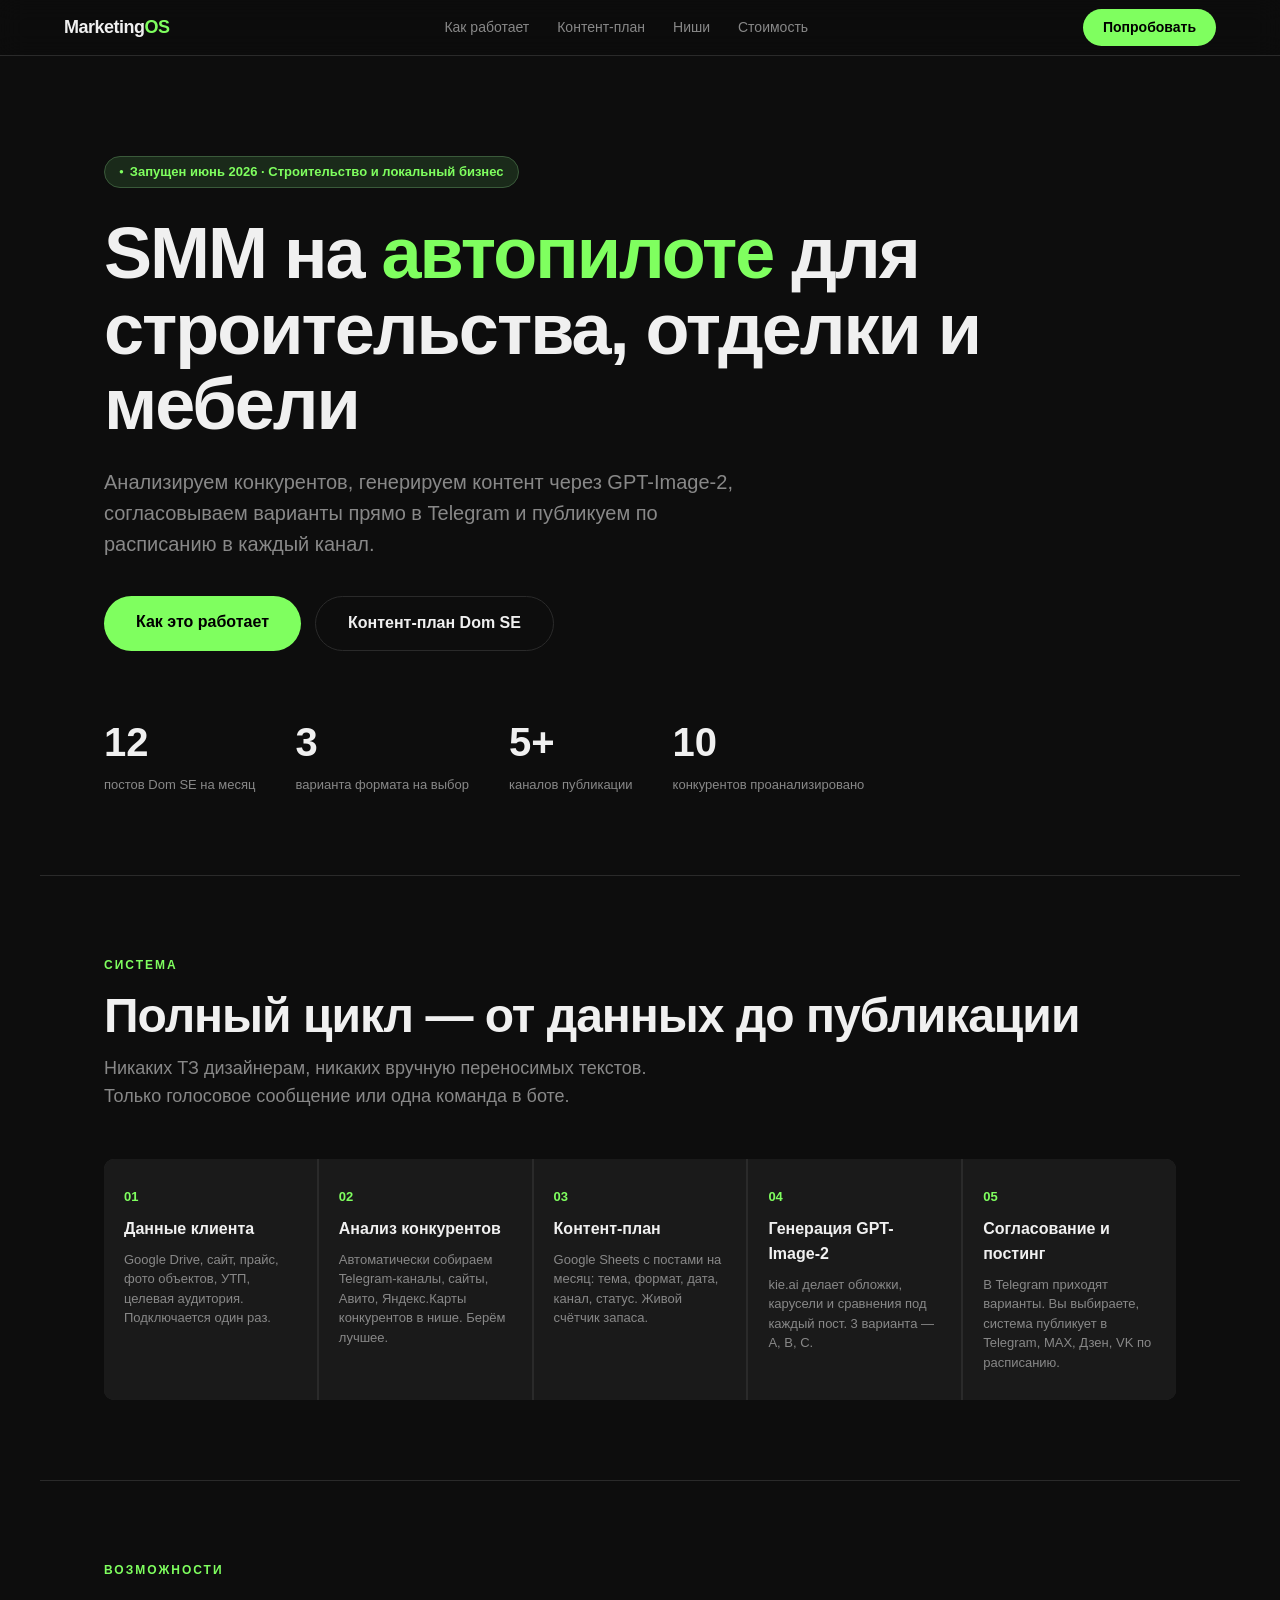
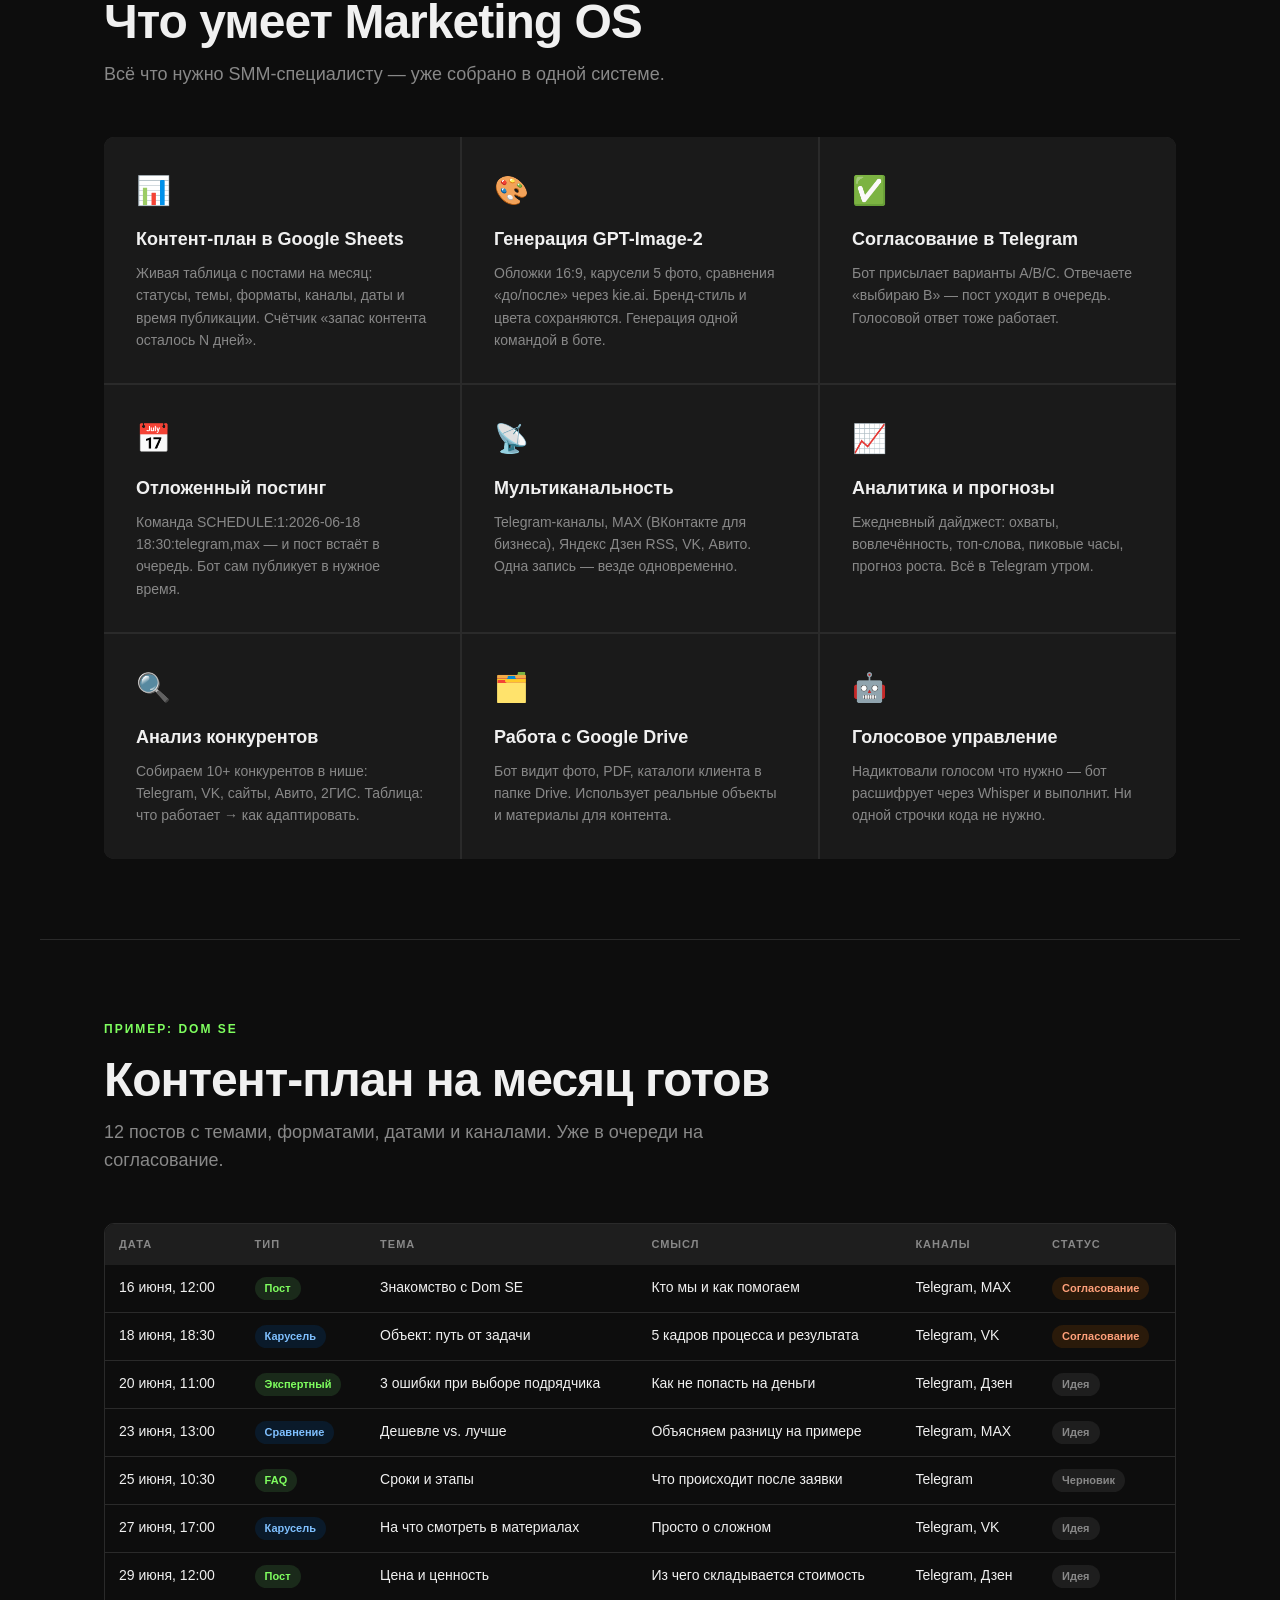
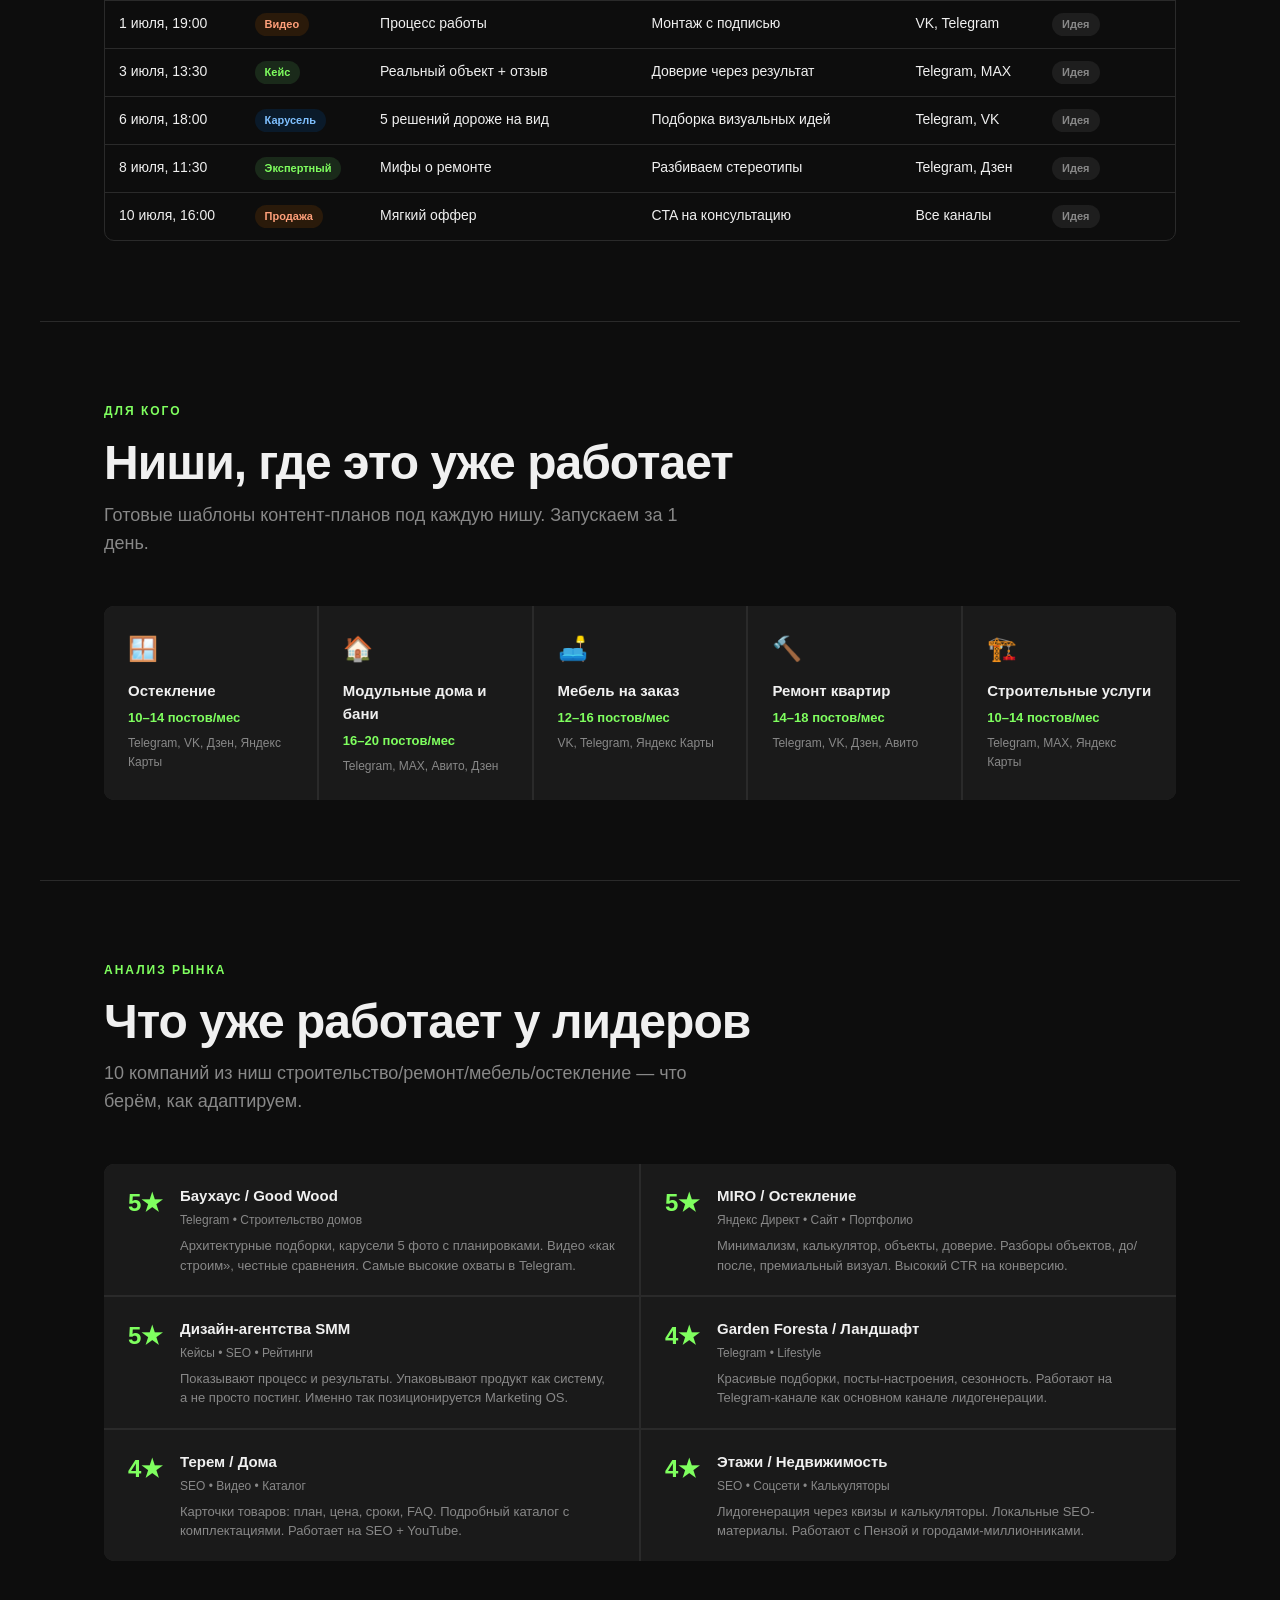
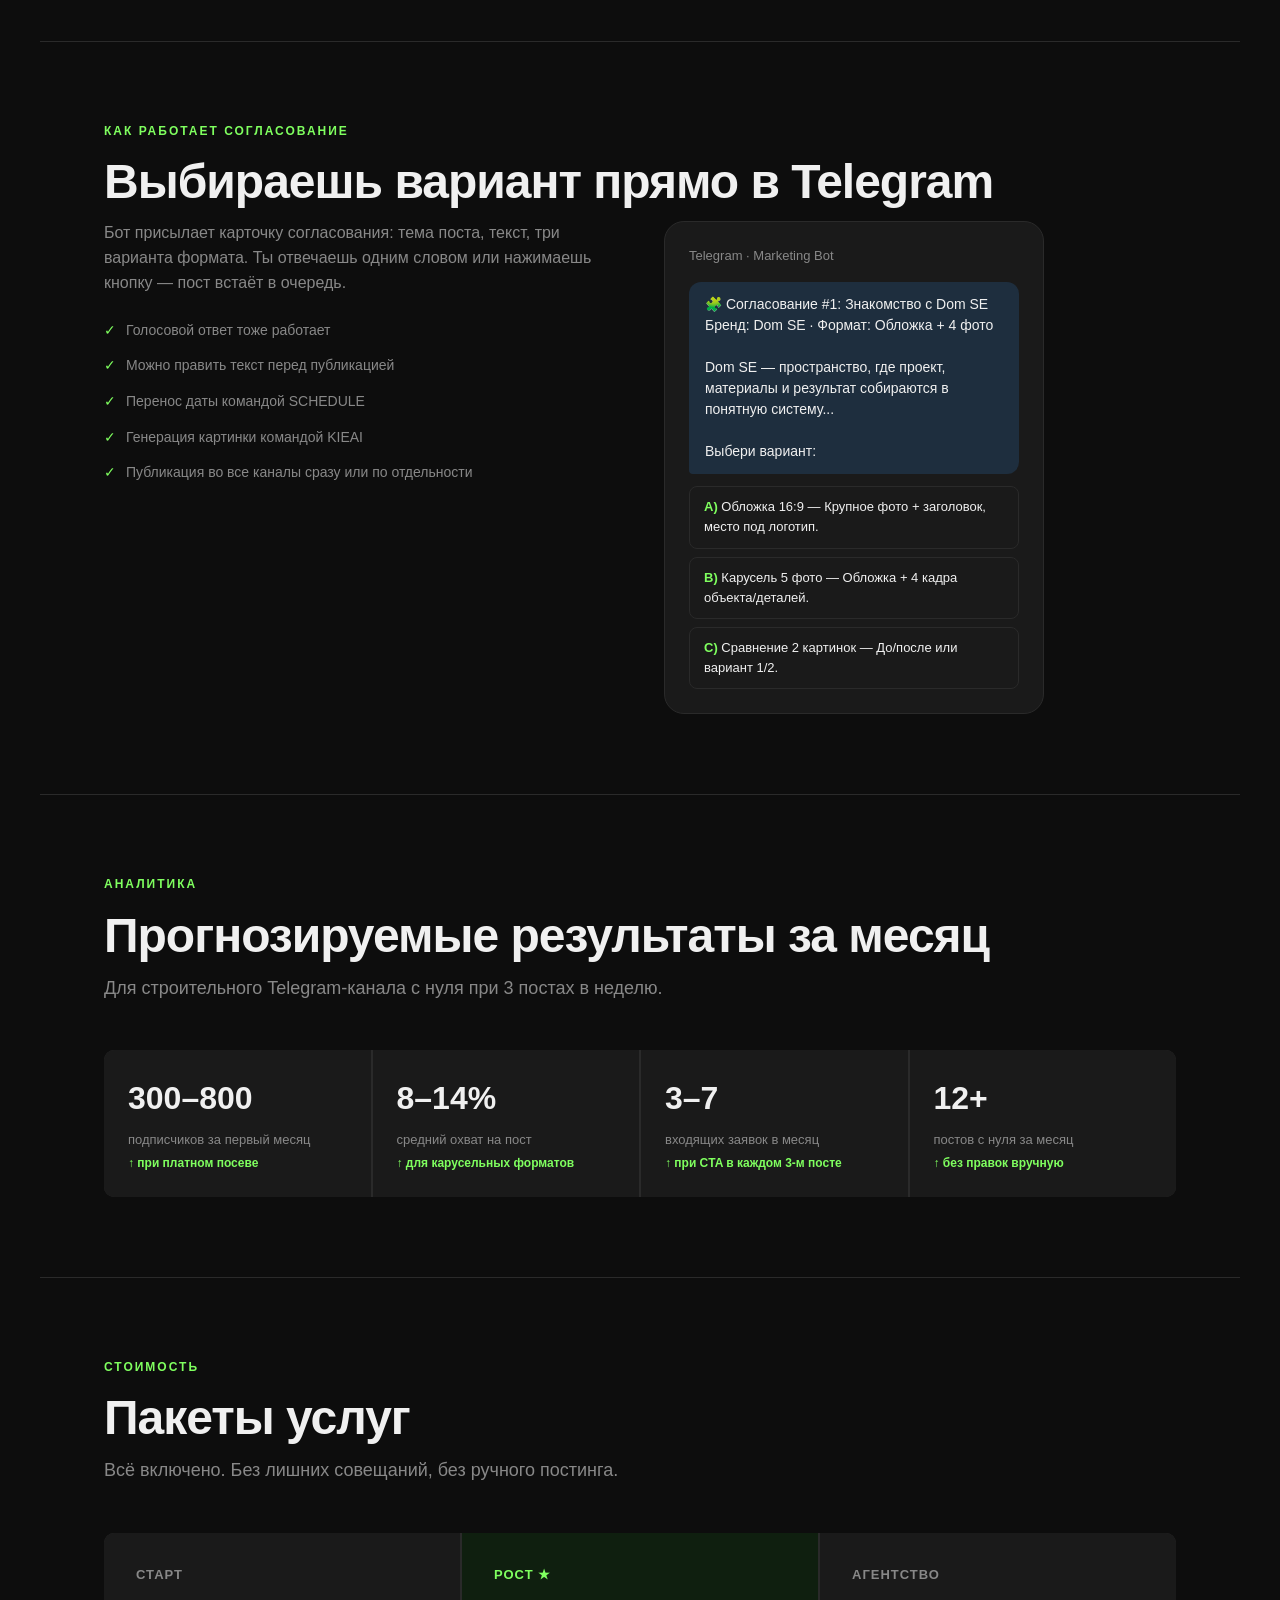
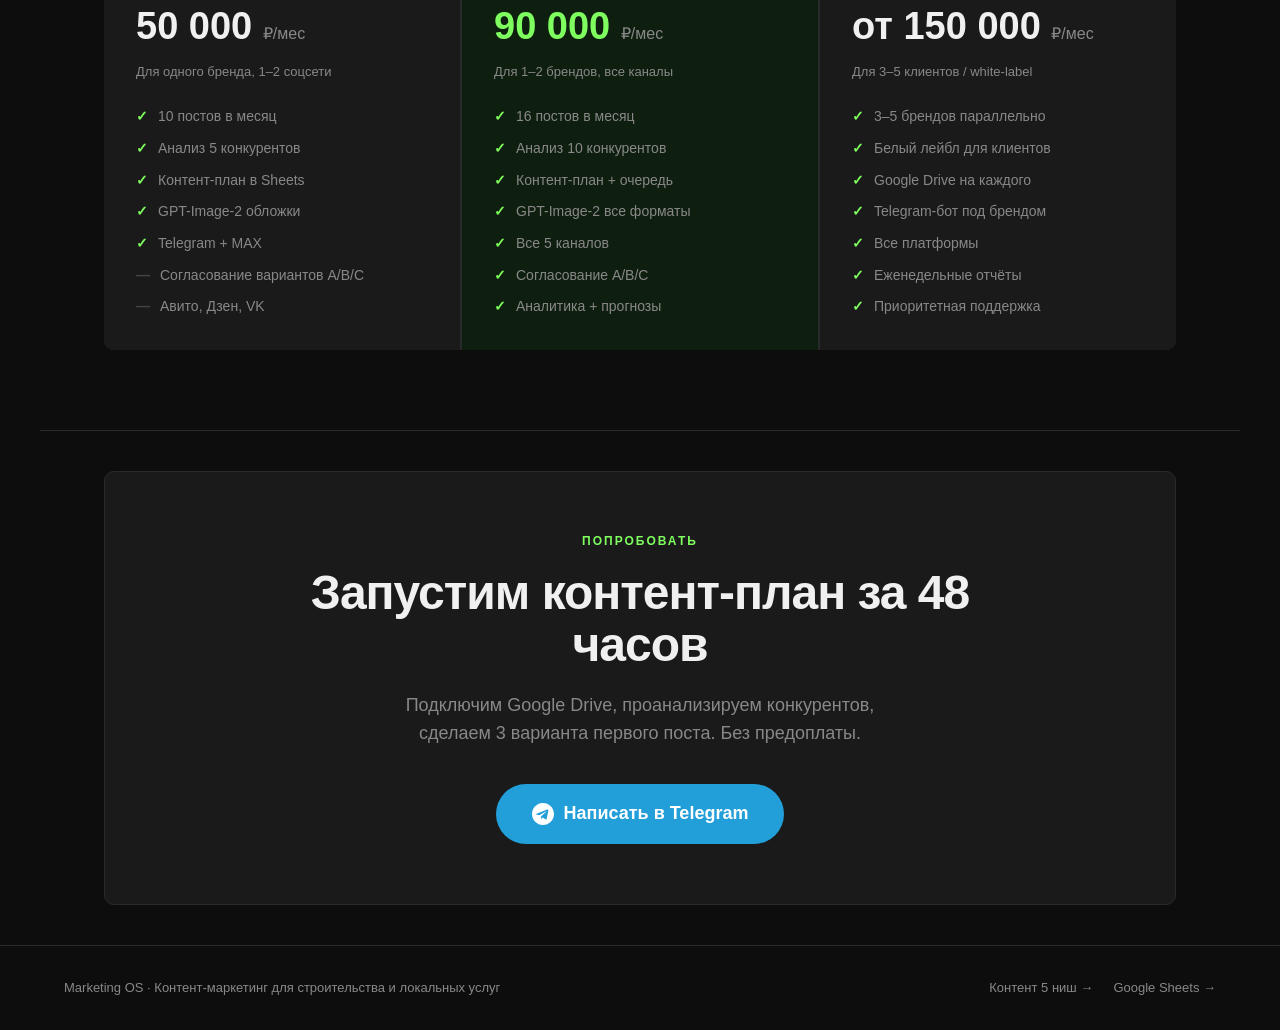
==== docs/index.html @ 64d767a5 "Initial commit: Marketing OS website + Mini App admin panel - Marketing OS landing page (dark theme)" ====
<!doctype html>
<html lang="ru">
<head>
  <meta charset="utf-8">
  <meta name="viewport" content="width=device-width, initial-scale=1">
  <title>Marketing OS — автоматизация контент-маркетинга для строительных и локальных брендов</title>
  <meta name="description" content="Система полного цикла: анализ конкурентов → контент-план → генерация GPT-Image-2 → согласование в Telegram → отложенный постинг во все каналы.">
  <style>
    :root {
      --bg: #0d0d0d;
      --bg2: #141414;
      --card: #1a1a1a;
      --border: #2a2a2a;
      --ink: #f0f0f0;
      --muted: #888;
      --accent: #7fff5f;
      --accent2: #3d9bff;
      --accent3: #ff7043;
      --r: 10px;
    }
    * { box-sizing: border-box; margin: 0; padding: 0; }
    html { scroll-behavior: smooth; }
    body { font-family: 'Inter', -apple-system, Arial, sans-serif; background: var(--bg); color: var(--ink); line-height: 1.55; }

    /* NAV */
    nav { position: sticky; top: 0; z-index: 100; background: rgba(13,13,13,.92); backdrop-filter: blur(12px); border-bottom: 1px solid var(--border); padding: 0 5vw; display: flex; align-items: center; justify-content: space-between; height: 56px; }
    .nav-logo { font-weight: 800; font-size: 18px; letter-spacing: -.5px; color: var(--ink); text-decoration: none; }
    .nav-logo span { color: var(--accent); }
    .nav-links { display: flex; gap: 28px; list-style: none; }
    .nav-links a { color: var(--muted); text-decoration: none; font-size: 14px; transition: color .15s; }
    .nav-links a:hover { color: var(--ink); }
    .nav-cta { background: var(--accent); color: #000; border: none; border-radius: 999px; padding: 8px 20px; font-weight: 700; font-size: 14px; cursor: pointer; text-decoration: none; }

    /* HERO */
    .hero { padding: 100px 5vw 80px; max-width: 1200px; margin: 0 auto; }
    .hero-badge { display: inline-flex; align-items: center; gap: 6px; background: #1a2a1a; border: 1px solid #3a5a3a; color: var(--accent); border-radius: 999px; padding: 5px 14px; font-size: 13px; font-weight: 600; margin-bottom: 28px; }
    .hero-badge::before { content: '●'; font-size: 8px; }
    h1 { font-size: clamp(36px, 6vw, 72px); font-weight: 800; line-height: 1.05; letter-spacing: -2px; max-width: 900px; }
    h1 em { font-style: normal; color: var(--accent); }
    .hero-sub { font-size: clamp(16px, 2vw, 20px); color: var(--muted); margin-top: 24px; max-width: 640px; }
    .hero-actions { display: flex; gap: 14px; margin-top: 36px; flex-wrap: wrap; }
    .btn-primary { background: var(--accent); color: #000; border-radius: 999px; padding: 14px 32px; font-weight: 800; font-size: 16px; text-decoration: none; }
    .btn-secondary { background: transparent; color: var(--ink); border: 1px solid var(--border); border-radius: 999px; padding: 14px 32px; font-weight: 600; font-size: 16px; text-decoration: none; }
    .hero-stats { display: flex; gap: 40px; margin-top: 60px; flex-wrap: wrap; }
    .stat-item { }
    .stat-num { font-size: 40px; font-weight: 800; color: var(--ink); }
    .stat-label { font-size: 13px; color: var(--muted); margin-top: 2px; }

    /* FLOW */
    .section { padding: 80px 5vw; max-width: 1200px; margin: 0 auto; }
    .section-label { font-size: 12px; font-weight: 700; letter-spacing: 2px; color: var(--accent); text-transform: uppercase; margin-bottom: 16px; }
    h2 { font-size: clamp(28px, 4vw, 48px); font-weight: 800; letter-spacing: -1px; line-height: 1.1; margin-bottom: 12px; }
    .section-lead { color: var(--muted); font-size: 18px; max-width: 600px; margin-bottom: 48px; }
    .flow { display: grid; grid-template-columns: repeat(5, 1fr); gap: 2px; background: var(--border); border-radius: var(--r); overflow: hidden; }
    .flow-step { background: var(--card); padding: 28px 20px; }
    .flow-num { font-size: 13px; font-weight: 700; color: var(--accent); margin-bottom: 10px; }
    .flow-title { font-size: 16px; font-weight: 700; margin-bottom: 8px; }
    .flow-desc { font-size: 13px; color: var(--muted); line-height: 1.5; }

    /* FEATURES */
    .features { display: grid; grid-template-columns: repeat(3, 1fr); gap: 2px; background: var(--border); border-radius: var(--r); overflow: hidden; }
    .feat { background: var(--card); padding: 32px; }
    .feat-icon { font-size: 28px; margin-bottom: 14px; }
    .feat-title { font-size: 18px; font-weight: 700; margin-bottom: 8px; }
    .feat-desc { color: var(--muted); font-size: 14px; line-height: 1.6; }

    /* CONTENT PLAN TABLE */
    .table-wrap { border-radius: var(--r); overflow: hidden; border: 1px solid var(--border); }
    table { width: 100%; border-collapse: collapse; font-size: 14px; }
    th { background: #1e1e1e; color: var(--muted); font-size: 11px; font-weight: 700; letter-spacing: 1px; text-transform: uppercase; padding: 12px 14px; text-align: left; }
    td { padding: 12px 14px; border-bottom: 1px solid var(--border); vertical-align: top; }
    tr:last-child td { border-bottom: none; }
    tr:hover td { background: #1f1f1f; }
    .pill { display: inline-block; border-radius: 999px; padding: 3px 10px; font-size: 11px; font-weight: 700; }
    .pill-green { background: #1a2a1a; color: #7fff5f; }
    .pill-blue { background: #0a1a2a; color: #7fc0ff; }
    .pill-orange { background: #2a1a0a; color: #ffa07a; }
    .pill-gray { background: #1e1e1e; color: #888; }

    /* NICHES */
    .niches { display: grid; grid-template-columns: repeat(5, 1fr); gap: 2px; background: var(--border); border-radius: var(--r); overflow: hidden; }
    .niche { background: var(--card); padding: 24px; }
    .niche-icon { font-size: 24px; margin-bottom: 12px; }
    .niche-name { font-size: 15px; font-weight: 700; margin-bottom: 6px; }
    .niche-posts { color: var(--accent); font-size: 13px; font-weight: 700; }
    .niche-channels { font-size: 12px; color: var(--muted); margin-top: 6px; }

    /* COMPETITORS */
    .comp-grid { display: grid; grid-template-columns: repeat(2, 1fr); gap: 2px; background: var(--border); border-radius: var(--r); overflow: hidden; }
    .comp-item { background: var(--card); padding: 20px 24px; display: flex; gap: 16px; align-items: flex-start; }
    .comp-score { font-size: 24px; font-weight: 800; color: var(--accent); min-width: 36px; }
    .comp-name { font-size: 15px; font-weight: 700; margin-bottom: 4px; }
    .comp-niche { font-size: 12px; color: var(--muted); }
    .comp-insight { font-size: 13px; color: var(--muted); margin-top: 6px; line-height: 1.5; }

    /* APPROVAL DEMO */
    .demo-phone { background: var(--card); border: 1px solid var(--border); border-radius: 20px; padding: 24px; max-width: 380px; }
    .demo-header { font-size: 13px; color: var(--muted); margin-bottom: 16px; }
    .demo-msg { background: #1e2e3e; border-radius: 12px 12px 12px 4px; padding: 12px 16px; margin-bottom: 10px; font-size: 14px; line-height: 1.5; }
    .demo-choices { display: flex; flex-direction: column; gap: 8px; margin-top: 12px; }
    .demo-btn { border: 1px solid var(--border); border-radius: 8px; padding: 10px 14px; font-size: 13px; color: var(--ink); background: #1a1a1a; cursor: pointer; text-align: left; }
    .demo-btn:hover { background: #222; border-color: var(--accent); }
    .demo-btn b { color: var(--accent); }

    /* PRICING */
    .pricing { display: grid; grid-template-columns: repeat(3, 1fr); gap: 2px; background: var(--border); border-radius: var(--r); overflow: hidden; }
    .price-card { background: var(--card); padding: 32px; }
    .price-card.featured { background: #0f1f0f; }
    .price-name { font-size: 13px; font-weight: 700; letter-spacing: 1px; text-transform: uppercase; color: var(--muted); margin-bottom: 12px; }
    .price-price { font-size: 38px; font-weight: 800; margin-bottom: 6px; }
    .price-price span { font-size: 16px; font-weight: 400; color: var(--muted); }
    .price-desc { font-size: 13px; color: var(--muted); margin-bottom: 24px; }
    .price-list { list-style: none; display: flex; flex-direction: column; gap: 10px; }
    .price-list li { font-size: 14px; color: var(--muted); display: flex; gap: 10px; align-items: flex-start; }
    .price-list li::before { content: '✓'; color: var(--accent); font-weight: 700; flex-shrink: 0; }
    .price-list li.x::before { content: '—'; color: #444; }

    /* ANALYTICS */
    .analytics-grid { display: grid; grid-template-columns: repeat(4, 1fr); gap: 2px; background: var(--border); border-radius: var(--r); overflow: hidden; }
    .analytics-card { background: var(--card); padding: 24px; }
    .analytics-num { font-size: 32px; font-weight: 800; }
    .analytics-label { font-size: 13px; color: var(--muted); margin-top: 6px; }
    .analytics-trend { font-size: 12px; color: var(--accent); margin-top: 4px; font-weight: 600; }

    /* CTA */
    .cta-block { background: var(--card); border: 1px solid var(--border); border-radius: var(--r); padding: 60px 5vw; text-align: center; }
    .cta-block h2 { max-width: 700px; margin: 0 auto 20px; }
    .cta-block p { color: var(--muted); max-width: 500px; margin: 0 auto 36px; font-size: 18px; }
    .cta-tg { display: inline-flex; align-items: center; gap: 10px; background: #229ED9; color: #fff; border-radius: 999px; padding: 16px 36px; font-weight: 800; font-size: 18px; text-decoration: none; }

    /* FOOTER */
    footer { border-top: 1px solid var(--border); padding: 32px 5vw; display: flex; justify-content: space-between; align-items: center; font-size: 13px; color: var(--muted); }

    /* DIVIDER */
    .divider { border: none; border-top: 1px solid var(--border); max-width: 1200px; margin: 0 auto; }

    @media (max-width: 900px) {
      .flow, .features, .niches { grid-template-columns: 1fr; }
      .comp-grid, .pricing, .analytics-grid { grid-template-columns: 1fr; }
      .nav-links { display: none; }
      .hero-stats { gap: 24px; }
    }
    @media (max-width: 600px) {
      .features { grid-template-columns: 1fr; }
    }
  </style>
</head>
<body>

<nav>
  <a class="nav-logo" href="#">Marketing<span>OS</span></a>
  <ul class="nav-links">
    <li><a href="#how">Как работает</a></li>
    <li><a href="#plan">Контент-план</a></li>
    <li><a href="#niches">Ниши</a></li>
    <li><a href="#pricing">Стоимость</a></li>
  </ul>
  <a class="nav-cta" href="https://t.me/ilakurockin">Попробовать</a>
</nav>

<!-- HERO -->
<div class="hero">
  <div class="hero-badge">Запущен июнь 2026 · Строительство и локальный бизнес</div>
  <h1>SMM на <em>автопилоте</em> для строительства, отделки и мебели</h1>
  <p class="hero-sub">Анализируем конкурентов, генерируем контент через GPT-Image-2, согласовываем варианты прямо в Telegram и публикуем по расписанию в каждый канал.</p>
  <div class="hero-actions">
    <a class="btn-primary" href="#how">Как это работает</a>
    <a class="btn-secondary" href="#plan">Контент-план Dom SE</a>
  </div>
  <div class="hero-stats">
    <div class="stat-item"><div class="stat-num">12</div><div class="stat-label">постов Dom SE на месяц</div></div>
    <div class="stat-item"><div class="stat-num">3</div><div class="stat-label">варианта формата на выбор</div></div>
    <div class="stat-item"><div class="stat-num">5+</div><div class="stat-label">каналов публикации</div></div>
    <div class="stat-item"><div class="stat-num">10</div><div class="stat-label">конкурентов проанализировано</div></div>
  </div>
</div>

<hr class="divider">

<!-- HOW IT WORKS -->
<div class="section" id="how">
  <div class="section-label">Система</div>
  <h2>Полный цикл — от данных до публикации</h2>
  <p class="section-lead">Никаких ТЗ дизайнерам, никаких вручную переносимых текстов. Только голосовое сообщение или одна команда в боте.</p>
  <div class="flow">
    <div class="flow-step">
      <div class="flow-num">01</div>
      <div class="flow-title">Данные клиента</div>
      <div class="flow-desc">Google Drive, сайт, прайс, фото объектов, УТП, целевая аудитория. Подключается один раз.</div>
    </div>
    <div class="flow-step">
      <div class="flow-num">02</div>
      <div class="flow-title">Анализ конкурентов</div>
      <div class="flow-desc">Автоматически собираем Telegram-каналы, сайты, Авито, Яндекс.Карты конкурентов в нише. Берём лучшее.</div>
    </div>
    <div class="flow-step">
      <div class="flow-num">03</div>
      <div class="flow-title">Контент-план</div>
      <div class="flow-desc">Google Sheets с постами на месяц: тема, формат, дата, канал, статус. Живой счётчик запаса.</div>
    </div>
    <div class="flow-step">
      <div class="flow-num">04</div>
      <div class="flow-title">Генерация GPT-Image-2</div>
      <div class="flow-desc">kie.ai делает обложки, карусели и сравнения под каждый пост. 3 варианта — A, B, C.</div>
    </div>
    <div class="flow-step">
      <div class="flow-num">05</div>
      <div class="flow-title">Согласование и постинг</div>
      <div class="flow-desc">В Telegram приходят варианты. Вы выбираете, система публикует в Telegram, MAX, Дзен, VK по расписанию.</div>
    </div>
  </div>
</div>

<hr class="divider">

<!-- FEATURES -->
<div class="section">
  <div class="section-label">Возможности</div>
  <h2>Что умеет Marketing OS</h2>
  <p class="section-lead">Всё что нужно SMM-специалисту — уже собрано в одной системе.</p>
  <div class="features">
    <div class="feat">
      <div class="feat-icon">📊</div>
      <div class="feat-title">Контент-план в Google Sheets</div>
      <div class="feat-desc">Живая таблица с постами на месяц: статусы, темы, форматы, каналы, даты и время публикации. Счётчик «запас контента осталось N дней».</div>
    </div>
    <div class="feat">
      <div class="feat-icon">🎨</div>
      <div class="feat-title">Генерация GPT-Image-2</div>
      <div class="feat-desc">Обложки 16:9, карусели 5 фото, сравнения «до/после» через kie.ai. Бренд-стиль и цвета сохраняются. Генерация одной командой в боте.</div>
    </div>
    <div class="feat">
      <div class="feat-icon">✅</div>
      <div class="feat-title">Согласование в Telegram</div>
      <div class="feat-desc">Бот присылает варианты A/B/C. Отвечаете «выбираю B» — пост уходит в очередь. Голосовой ответ тоже работает.</div>
    </div>
    <div class="feat">
      <div class="feat-icon">📅</div>
      <div class="feat-title">Отложенный постинг</div>
      <div class="feat-desc">Команда SCHEDULE:1:2026-06-18 18:30:telegram,max — и пост встаёт в очередь. Бот сам публикует в нужное время.</div>
    </div>
    <div class="feat">
      <div class="feat-icon">📡</div>
      <div class="feat-title">Мультиканальность</div>
      <div class="feat-desc">Telegram-каналы, MAX (ВКонтакте для бизнеса), Яндекс Дзен RSS, VK, Авито. Одна запись — везде одновременно.</div>
    </div>
    <div class="feat">
      <div class="feat-icon">📈</div>
      <div class="feat-title">Аналитика и прогнозы</div>
      <div class="feat-desc">Ежедневный дайджест: охваты, вовлечённость, топ-слова, пиковые часы, прогноз роста. Всё в Telegram утром.</div>
    </div>
    <div class="feat">
      <div class="feat-icon">🔍</div>
      <div class="feat-title">Анализ конкурентов</div>
      <div class="feat-desc">Собираем 10+ конкурентов в нише: Telegram, VK, сайты, Авито, 2ГИС. Таблица: что работает → как адаптировать.</div>
    </div>
    <div class="feat">
      <div class="feat-icon">🗂️</div>
      <div class="feat-title">Работа с Google Drive</div>
      <div class="feat-desc">Бот видит фото, PDF, каталоги клиента в папке Drive. Использует реальные объекты и материалы для контента.</div>
    </div>
    <div class="feat">
      <div class="feat-icon">🤖</div>
      <div class="feat-title">Голосовое управление</div>
      <div class="feat-desc">Надиктовали голосом что нужно — бот расшифрует через Whisper и выполнит. Ни одной строчки кода не нужно.</div>
    </div>
  </div>
</div>

<hr class="divider">

<!-- CONTENT PLAN -->
<div class="section" id="plan">
  <div class="section-label">Пример: Dom SE</div>
  <h2>Контент-план на месяц готов</h2>
  <p class="section-lead">12 постов с темами, форматами, датами и каналами. Уже в очереди на согласование.</p>
  <div class="table-wrap">
    <table>
      <thead>
        <tr>
          <th>Дата</th>
          <th>Тип</th>
          <th>Тема</th>
          <th>Смысл</th>
          <th>Каналы</th>
          <th>Статус</th>
        </tr>
      </thead>
      <tbody>
        <tr><td>16 июня, 12:00</td><td><span class="pill pill-green">Пост</span></td><td>Знакомство с Dom SE</td><td>Кто мы и как помогаем</td><td>Telegram, MAX</td><td><span class="pill pill-orange">Согласование</span></td></tr>
        <tr><td>18 июня, 18:30</td><td><span class="pill pill-blue">Карусель</span></td><td>Объект: путь от задачи</td><td>5 кадров процесса и результата</td><td>Telegram, VK</td><td><span class="pill pill-orange">Согласование</span></td></tr>
        <tr><td>20 июня, 11:00</td><td><span class="pill pill-green">Экспертный</span></td><td>3 ошибки при выборе подрядчика</td><td>Как не попасть на деньги</td><td>Telegram, Дзен</td><td><span class="pill pill-gray">Идея</span></td></tr>
        <tr><td>23 июня, 13:00</td><td><span class="pill pill-blue">Сравнение</span></td><td>Дешевле vs. лучше</td><td>Объясняем разницу на примере</td><td>Telegram, MAX</td><td><span class="pill pill-gray">Идея</span></td></tr>
        <tr><td>25 июня, 10:30</td><td><span class="pill pill-green">FAQ</span></td><td>Сроки и этапы</td><td>Что происходит после заявки</td><td>Telegram</td><td><span class="pill pill-gray">Черновик</span></td></tr>
        <tr><td>27 июня, 17:00</td><td><span class="pill pill-blue">Карусель</span></td><td>На что смотреть в материалах</td><td>Просто о сложном</td><td>Telegram, VK</td><td><span class="pill pill-gray">Идея</span></td></tr>
        <tr><td>29 июня, 12:00</td><td><span class="pill pill-green">Пост</span></td><td>Цена и ценность</td><td>Из чего складывается стоимость</td><td>Telegram, Дзен</td><td><span class="pill pill-gray">Идея</span></td></tr>
        <tr><td>1 июля, 19:00</td><td><span class="pill pill-orange">Видео</span></td><td>Процесс работы</td><td>Монтаж с подписью</td><td>VK, Telegram</td><td><span class="pill pill-gray">Идея</span></td></tr>
        <tr><td>3 июля, 13:30</td><td><span class="pill pill-green">Кейс</span></td><td>Реальный объект + отзыв</td><td>Доверие через результат</td><td>Telegram, MAX</td><td><span class="pill pill-gray">Идея</span></td></tr>
        <tr><td>6 июля, 18:00</td><td><span class="pill pill-blue">Карусель</span></td><td>5 решений дороже на вид</td><td>Подборка визуальных идей</td><td>Telegram, VK</td><td><span class="pill pill-gray">Идея</span></td></tr>
        <tr><td>8 июля, 11:30</td><td><span class="pill pill-green">Экспертный</span></td><td>Мифы о ремонте</td><td>Разбиваем стереотипы</td><td>Telegram, Дзен</td><td><span class="pill pill-gray">Идея</span></td></tr>
        <tr><td>10 июля, 16:00</td><td><span class="pill pill-orange">Продажа</span></td><td>Мягкий оффер</td><td>CTA на консультацию</td><td>Все каналы</td><td><span class="pill pill-gray">Идея</span></td></tr>
      </tbody>
    </table>
  </div>
</div>

<hr class="divider">

<!-- NICHES -->
<div class="section" id="niches">
  <div class="section-label">Для кого</div>
  <h2>Ниши, где это уже работает</h2>
  <p class="section-lead">Готовые шаблоны контент-планов под каждую нишу. Запускаем за 1 день.</p>
  <div class="niches">
    <div class="niche">
      <div class="niche-icon">🪟</div>
      <div class="niche-name">Остекление</div>
      <div class="niche-posts">10–14 постов/мес</div>
      <div class="niche-channels">Telegram, VK, Дзен, Яндекс Карты</div>
    </div>
    <div class="niche">
      <div class="niche-icon">🏠</div>
      <div class="niche-name">Модульные дома и бани</div>
      <div class="niche-posts">16–20 постов/мес</div>
      <div class="niche-channels">Telegram, MAX, Авито, Дзен</div>
    </div>
    <div class="niche">
      <div class="niche-icon">🛋️</div>
      <div class="niche-name">Мебель на заказ</div>
      <div class="niche-posts">12–16 постов/мес</div>
      <div class="niche-channels">VK, Telegram, Яндекс Карты</div>
    </div>
    <div class="niche">
      <div class="niche-icon">🔨</div>
      <div class="niche-name">Ремонт квартир</div>
      <div class="niche-posts">14–18 постов/мес</div>
      <div class="niche-channels">Telegram, VK, Дзен, Авито</div>
    </div>
    <div class="niche">
      <div class="niche-icon">🏗️</div>
      <div class="niche-name">Строительные услуги</div>
      <div class="niche-posts">10–14 постов/мес</div>
      <div class="niche-channels">Telegram, MAX, Яндекс Карты</div>
    </div>
  </div>
</div>

<hr class="divider">

<!-- COMPETITORS -->
<div class="section">
  <div class="section-label">Анализ рынка</div>
  <h2>Что уже работает у лидеров</h2>
  <p class="section-lead">10 компаний из ниш строительство/ремонт/мебель/остекление — что берём, как адаптируем.</p>
  <div class="comp-grid">
    <div class="comp-item">
      <div class="comp-score">5★</div>
      <div>
        <div class="comp-name">Баухаус / Good Wood</div>
        <div class="comp-niche">Telegram • Строительство домов</div>
        <div class="comp-insight">Архитектурные подборки, карусели 5 фото с планировками. Видео «как строим», честные сравнения. Самые высокие охваты в Telegram.</div>
      </div>
    </div>
    <div class="comp-item">
      <div class="comp-score">5★</div>
      <div>
        <div class="comp-name">MIRO / Остекление</div>
        <div class="comp-niche">Яндекс Директ • Сайт • Портфолио</div>
        <div class="comp-insight">Минимализм, калькулятор, объекты, доверие. Разборы объектов, до/после, премиальный визуал. Высокий CTR на конверсию.</div>
      </div>
    </div>
    <div class="comp-item">
      <div class="comp-score">5★</div>
      <div>
        <div class="comp-name">Дизайн-агентства SMM</div>
        <div class="comp-niche">Кейсы • SEO • Рейтинги</div>
        <div class="comp-insight">Показывают процесс и результаты. Упаковывают продукт как систему, а не просто постинг. Именно так позиционируется Marketing OS.</div>
      </div>
    </div>
    <div class="comp-item">
      <div class="comp-score">4★</div>
      <div>
        <div class="comp-name">Garden Foresta / Ландшафт</div>
        <div class="comp-niche">Telegram • Lifestyle</div>
        <div class="comp-insight">Красивые подборки, посты-настроения, сезонность. Работают на Telegram-канале как основном канале лидогенерации.</div>
      </div>
    </div>
    <div class="comp-item">
      <div class="comp-score">4★</div>
      <div>
        <div class="comp-name">Терем / Дома</div>
        <div class="comp-niche">SEO • Видео • Каталог</div>
        <div class="comp-insight">Карточки товаров: план, цена, сроки, FAQ. Подробный каталог с комплектациями. Работает на SEO + YouTube.</div>
      </div>
    </div>
    <div class="comp-item">
      <div class="comp-score">4★</div>
      <div>
        <div class="comp-name">Этажи / Недвижимость</div>
        <div class="comp-niche">SEO • Соцсети • Калькуляторы</div>
        <div class="comp-insight">Лидогенерация через квизы и калькуляторы. Локальные SEO-материалы. Работают с Пензой и городами-миллионниками.</div>
      </div>
    </div>
  </div>
</div>

<hr class="divider">

<!-- APPROVAL DEMO -->
<div class="section">
  <div class="section-label">Как работает согласование</div>
  <h2>Выбираешь вариант прямо в Telegram</h2>
  <div style="display:grid; grid-template-columns:1fr 1fr; gap:48px; align-items:start;">
    <div>
      <p style="color:var(--muted); margin-bottom:24px;">Бот присылает карточку согласования: тема поста, текст, три варианта формата. Ты отвечаешь одним словом или нажимаешь кнопку — пост встаёт в очередь.</p>
      <ul style="list-style:none; display:flex; flex-direction:column; gap:14px; color:var(--muted); font-size:14px;">
        <li style="display:flex; gap:10px;"><span style="color:var(--accent)">✓</span> Голосовой ответ тоже работает</li>
        <li style="display:flex; gap:10px;"><span style="color:var(--accent)">✓</span> Можно править текст перед публикацией</li>
        <li style="display:flex; gap:10px;"><span style="color:var(--accent)">✓</span> Перенос даты командой SCHEDULE</li>
        <li style="display:flex; gap:10px;"><span style="color:var(--accent)">✓</span> Генерация картинки командой KIEAI</li>
        <li style="display:flex; gap:10px;"><span style="color:var(--accent)">✓</span> Публикация во все каналы сразу или по отдельности</li>
      </ul>
    </div>
    <div class="demo-phone">
      <div class="demo-header">Telegram · Marketing Bot</div>
      <div class="demo-msg">
        🧩 Согласование #1: Знакомство с Dom SE<br>
        Бренд: Dom SE · Формат: Обложка + 4 фото<br><br>
        Dom SE — пространство, где проект, материалы и результат собираются в понятную систему...<br><br>
        Выбери вариант:
      </div>
      <div class="demo-choices">
        <div class="demo-btn"><b>A)</b> Обложка 16:9 — Крупное фото + заголовок, место под логотип.</div>
        <div class="demo-btn"><b>B)</b> Карусель 5 фото — Обложка + 4 кадра объекта/деталей.</div>
        <div class="demo-btn"><b>C)</b> Сравнение 2 картинок — До/после или вариант 1/2.</div>
      </div>
    </div>
  </div>
</div>

<hr class="divider">

<!-- ANALYTICS -->
<div class="section">
  <div class="section-label">Аналитика</div>
  <h2>Прогнозируемые результаты за месяц</h2>
  <p class="section-lead">Для строительного Telegram-канала с нуля при 3 постах в неделю.</p>
  <div class="analytics-grid">
    <div class="analytics-card">
      <div class="analytics-num">300–800</div>
      <div class="analytics-label">подписчиков за первый месяц</div>
      <div class="analytics-trend">↑ при платном посеве</div>
    </div>
    <div class="analytics-card">
      <div class="analytics-num">8–14%</div>
      <div class="analytics-label">средний охват на пост</div>
      <div class="analytics-trend">↑ для карусельных форматов</div>
    </div>
    <div class="analytics-card">
      <div class="analytics-num">3–7</div>
      <div class="analytics-label">входящих заявок в месяц</div>
      <div class="analytics-trend">↑ при CTA в каждом 3-м посте</div>
    </div>
    <div class="analytics-card">
      <div class="analytics-num">12+</div>
      <div class="analytics-label">постов с нуля за месяц</div>
      <div class="analytics-trend">↑ без правок вручную</div>
    </div>
  </div>
</div>

<hr class="divider">

<!-- PRICING -->
<div class="section" id="pricing">
  <div class="section-label">Стоимость</div>
  <h2>Пакеты услуг</h2>
  <p class="section-lead">Всё включено. Без лишних совещаний, без ручного постинга.</p>
  <div class="pricing">
    <div class="price-card">
      <div class="price-name">Старт</div>
      <div class="price-price">50 000 <span>₽/мес</span></div>
      <div class="price-desc">Для одного бренда, 1–2 соцсети</div>
      <ul class="price-list">
        <li>10 постов в месяц</li>
        <li>Анализ 5 конкурентов</li>
        <li>Контент-план в Sheets</li>
        <li>GPT-Image-2 обложки</li>
        <li>Telegram + MAX</li>
        <li class="x">Согласование вариантов A/B/C</li>
        <li class="x">Авито, Дзен, VK</li>
      </ul>
    </div>
    <div class="price-card featured">
      <div class="price-name" style="color:var(--accent)">Рост ★</div>
      <div class="price-price" style="color:var(--accent)">90 000 <span>₽/мес</span></div>
      <div class="price-desc">Для 1–2 брендов, все каналы</div>
      <ul class="price-list">
        <li>16 постов в месяц</li>
        <li>Анализ 10 конкурентов</li>
        <li>Контент-план + очередь</li>
        <li>GPT-Image-2 все форматы</li>
        <li>Все 5 каналов</li>
        <li>Согласование A/B/C</li>
        <li>Аналитика + прогнозы</li>
      </ul>
    </div>
    <div class="price-card">
      <div class="price-name">Агентство</div>
      <div class="price-price">от 150 000 <span>₽/мес</span></div>
      <div class="price-desc">Для 3–5 клиентов / white-label</div>
      <ul class="price-list">
        <li>3–5 брендов параллельно</li>
        <li>Белый лейбл для клиентов</li>
        <li>Google Drive на каждого</li>
        <li>Telegram-бот под брендом</li>
        <li>Все платформы</li>
        <li>Еженедельные отчёты</li>
        <li>Приоритетная поддержка</li>
      </ul>
    </div>
  </div>
</div>

<hr class="divider">

<!-- CTA -->
<div style="padding:40px 5vw; max-width:1200px; margin:0 auto;">
  <div class="cta-block">
    <div class="section-label" style="text-align:center">Попробовать</div>
    <h2>Запустим контент-план за 48 часов</h2>
    <p>Подключим Google Drive, проанализируем конкурентов, сделаем 3 варианта первого поста. Без предоплаты.</p>
    <a class="cta-tg" href="https://t.me/ilakurockin">
      <svg width="22" height="22" viewBox="0 0 24 24" fill="currentColor"><path d="M12 0C5.373 0 0 5.373 0 12s5.373 12 12 12 12-5.373 12-12S18.627 0 12 0zm5.894 8.221l-1.97 9.28c-.145.658-.537.818-1.084.508l-3-2.21-1.447 1.394c-.16.16-.295.295-.605.295l.213-3.053 5.56-5.023c.242-.213-.054-.333-.373-.12L7.822 13.48l-2.96-.924c-.643-.204-.657-.643.136-.953l11.57-4.461c.537-.194 1.006.131.826.08z"/></svg>
      Написать в Telegram
    </a>
  </div>
</div>

<footer>
  <div>Marketing OS · Контент-маркетинг для строительства и локальных услуг</div>
  <div style="display:flex; gap:20px;">
    <a href="niches.html" style="color:var(--muted); text-decoration:none;">Контент 5 ниш →</a>
    <a href="https://docs.google.com/spreadsheets/d/1BxQ2r4QySjnY-34v0cTFtmUvL6dFtI6yAoZxo3PfG8Q/edit" style="color:var(--muted); text-decoration:none;">Google Sheets →</a>
  </div>
</footer>

</body>
</html>
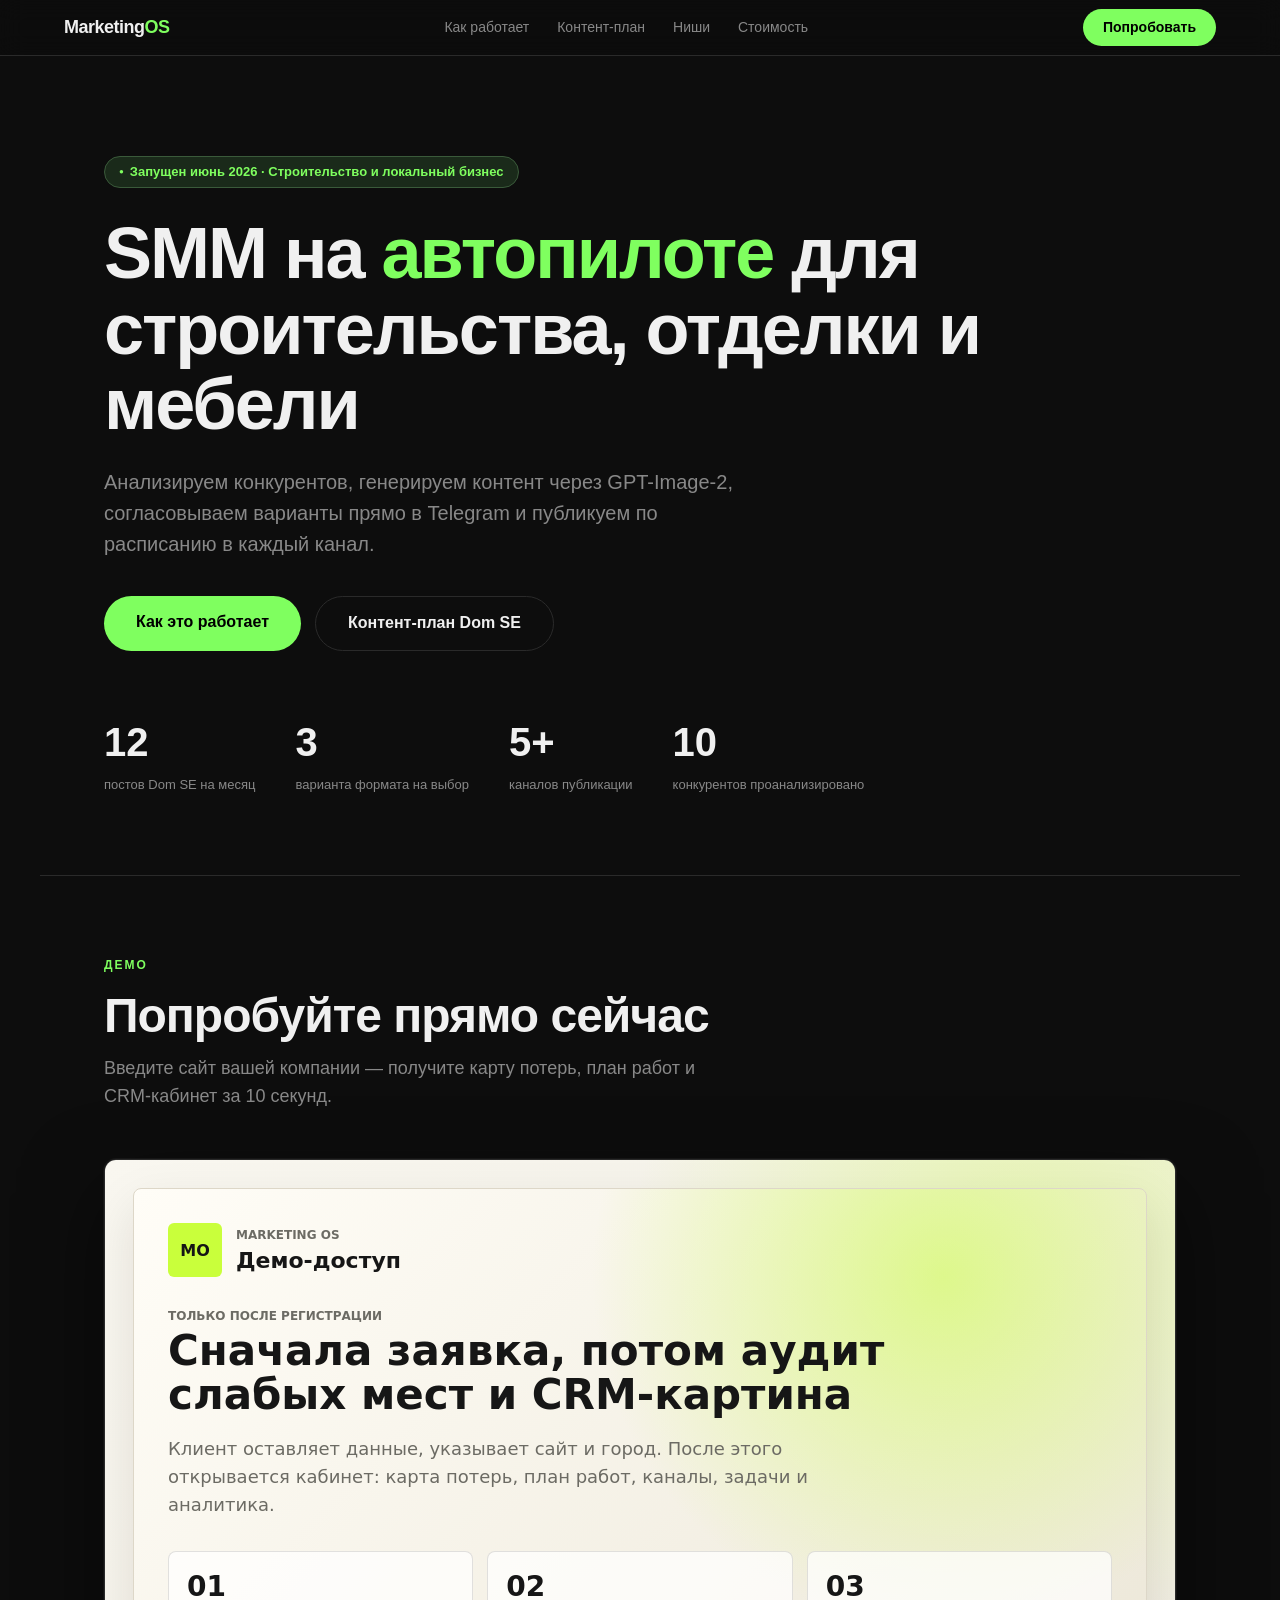
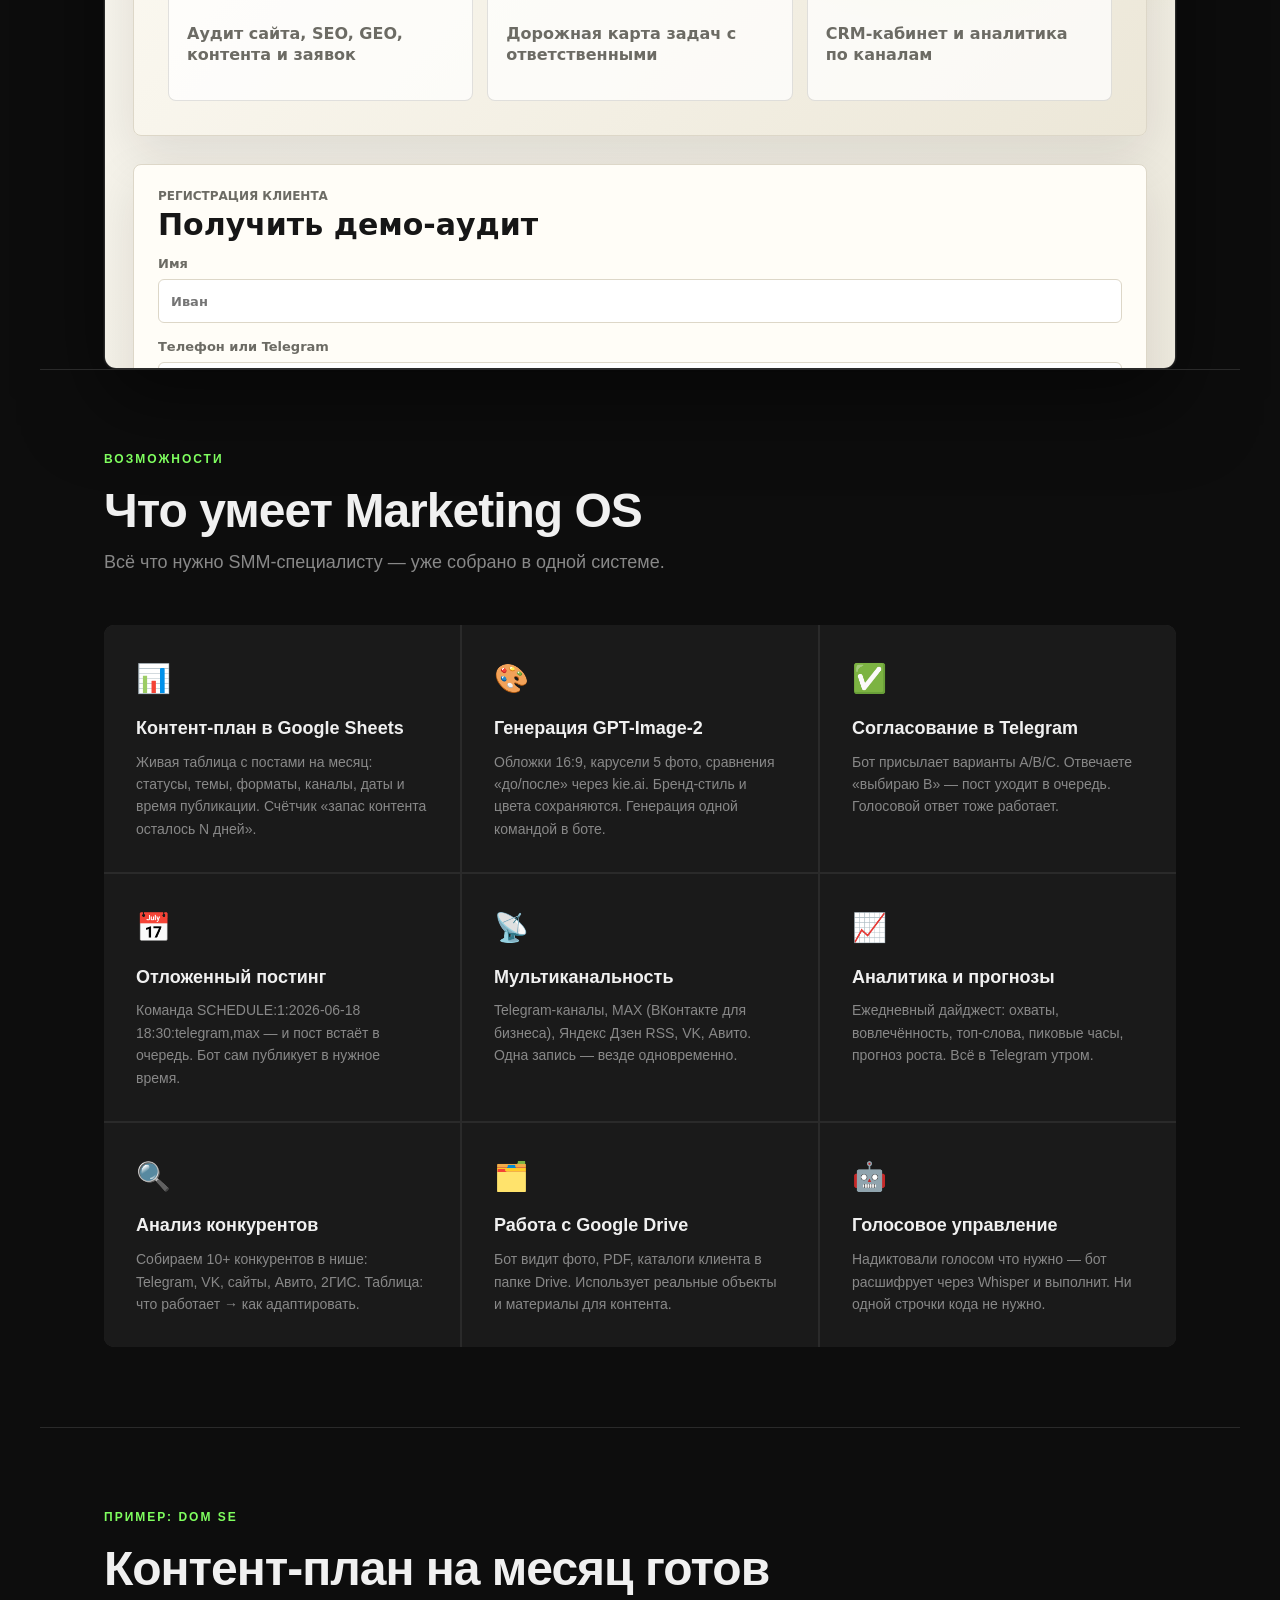
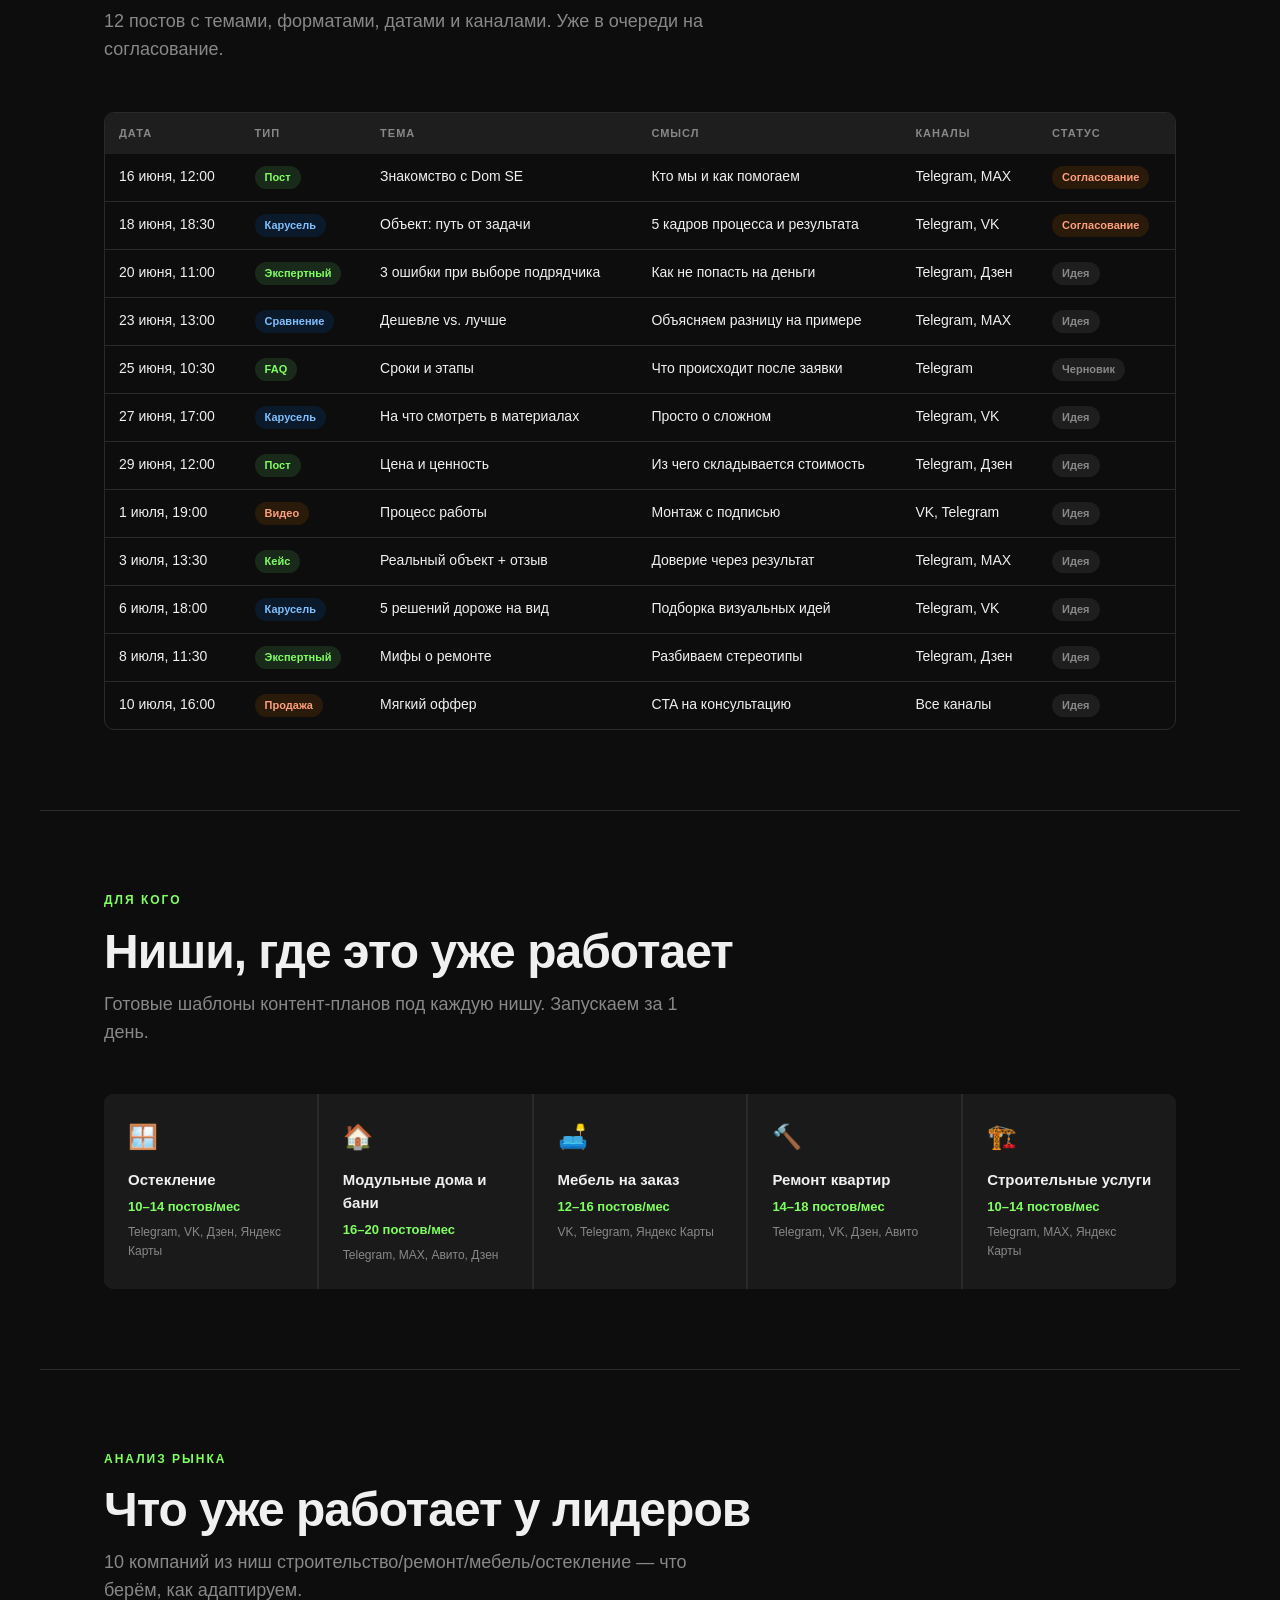
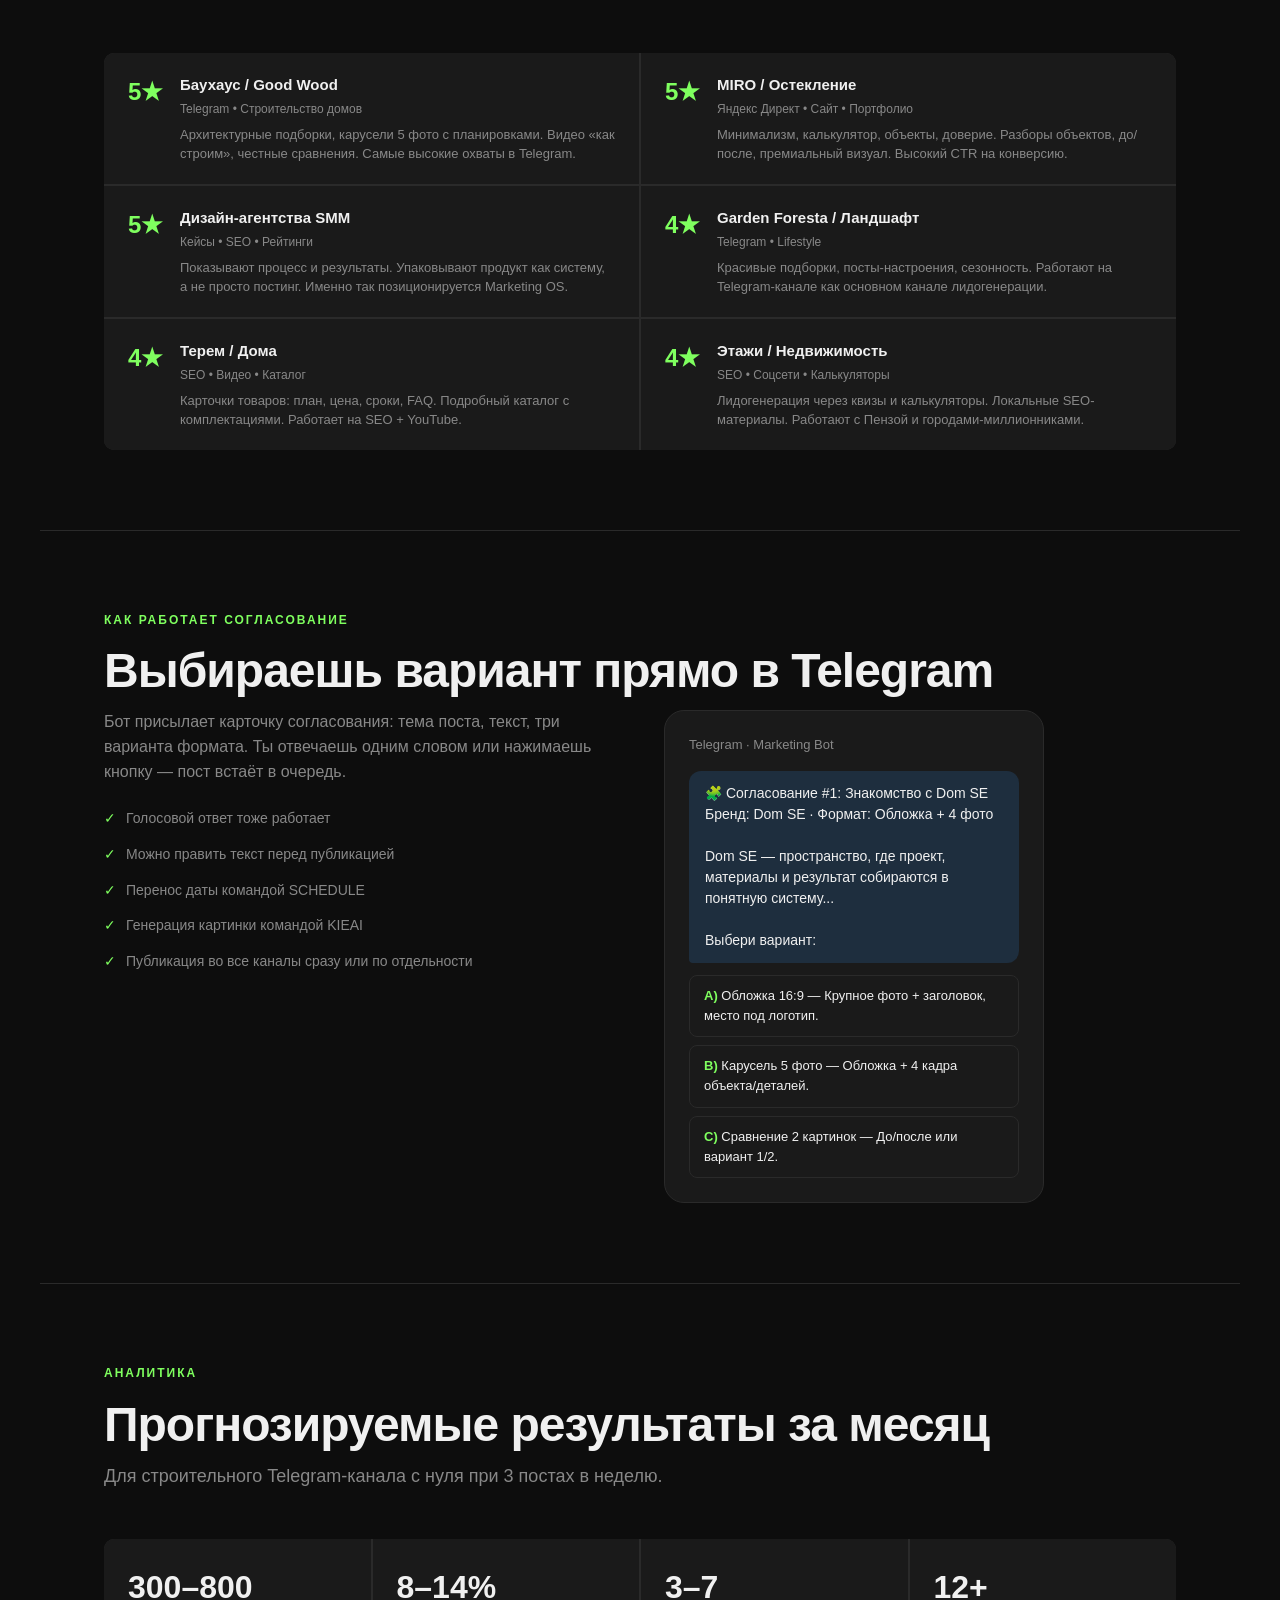
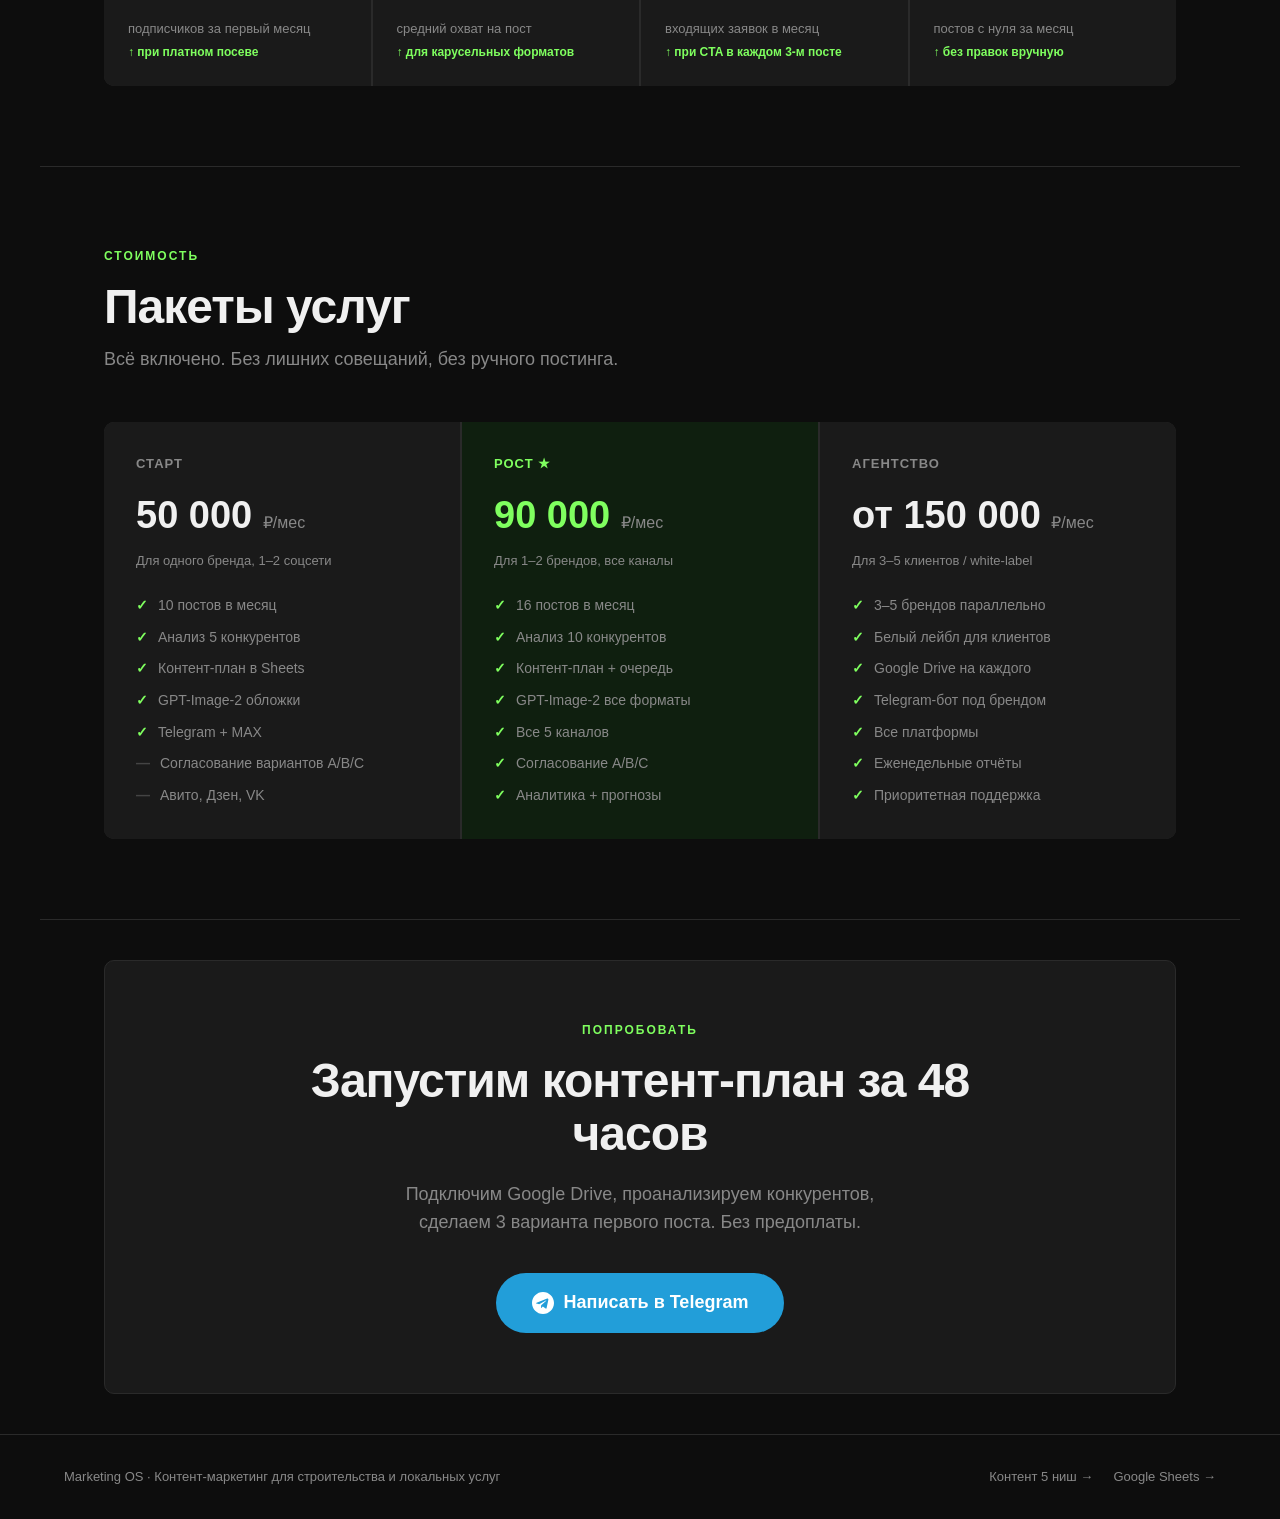
==== commit 1f635ad5: "embed demo audit in #how section via iframe on landing page Co-Authored-By: Claude Sonnet 4.6 <norep" ====
--- a/docs/index.html
+++ b/docs/index.html
@@ -143,6 +143,24 @@
     @media (max-width: 600px) {
       .features { grid-template-columns: 1fr; }
     }
+    /* Demo audit embed */
+    .section--demo { padding-bottom: 0; }
+    .demo-embed {
+      margin-top: 32px;
+      width: 100%;
+      height: 90vh;
+      min-height: 640px;
+      border-radius: 12px;
+      overflow: hidden;
+      border: 1px solid var(--border);
+      box-shadow: 0 0 0 1px rgba(255,255,255,.04), 0 32px 80px rgba(0,0,0,.5);
+    }
+    .demo-embed iframe {
+      width: 100%;
+      height: 100%;
+      border: none;
+      display: block;
+    }
   </style>
 </head>
 <body>
@@ -177,37 +195,19 @@
 
 <hr class="divider">
 
-<!-- HOW IT WORKS -->
-<div class="section" id="how">
-  <div class="section-label">Система</div>
-  <h2>Полный цикл — от данных до публикации</h2>
-  <p class="section-lead">Никаких ТЗ дизайнерам, никаких вручную переносимых текстов. Только голосовое сообщение или одна команда в боте.</p>
-  <div class="flow">
-    <div class="flow-step">
-      <div class="flow-num">01</div>
-      <div class="flow-title">Данные клиента</div>
-      <div class="flow-desc">Google Drive, сайт, прайс, фото объектов, УТП, целевая аудитория. Подключается один раз.</div>
-    </div>
-    <div class="flow-step">
-      <div class="flow-num">02</div>
-      <div class="flow-title">Анализ конкурентов</div>
-      <div class="flow-desc">Автоматически собираем Telegram-каналы, сайты, Авито, Яндекс.Карты конкурентов в нише. Берём лучшее.</div>
-    </div>
-    <div class="flow-step">
-      <div class="flow-num">03</div>
-      <div class="flow-title">Контент-план</div>
-      <div class="flow-desc">Google Sheets с постами на месяц: тема, формат, дата, канал, статус. Живой счётчик запаса.</div>
-    </div>
-    <div class="flow-step">
-      <div class="flow-num">04</div>
-      <div class="flow-title">Генерация GPT-Image-2</div>
-      <div class="flow-desc">kie.ai делает обложки, карусели и сравнения под каждый пост. 3 варианта — A, B, C.</div>
-    </div>
-    <div class="flow-step">
-      <div class="flow-num">05</div>
-      <div class="flow-title">Согласование и постинг</div>
-      <div class="flow-desc">В Telegram приходят варианты. Вы выбираете, система публикует в Telegram, MAX, Дзен, VK по расписанию.</div>
-    </div>
+<!-- HOW IT WORKS — DEMO AUDIT EMBED -->
+<div class="section section--demo" id="how">
+  <div class="section-label">Демо</div>
+  <h2>Попробуйте прямо сейчас</h2>
+  <p class="section-lead">Введите сайт вашей компании — получите карту потерь, план работ и CRM-кабинет за 10 секунд.</p>
+  <div class="demo-embed">
+    <iframe
+      src="audit.html"
+      title="Демо-аудит Marketing OS"
+      frameborder="0"
+      scrolling="yes"
+      loading="lazy"
+    ></iframe>
   </div>
 </div>
 
